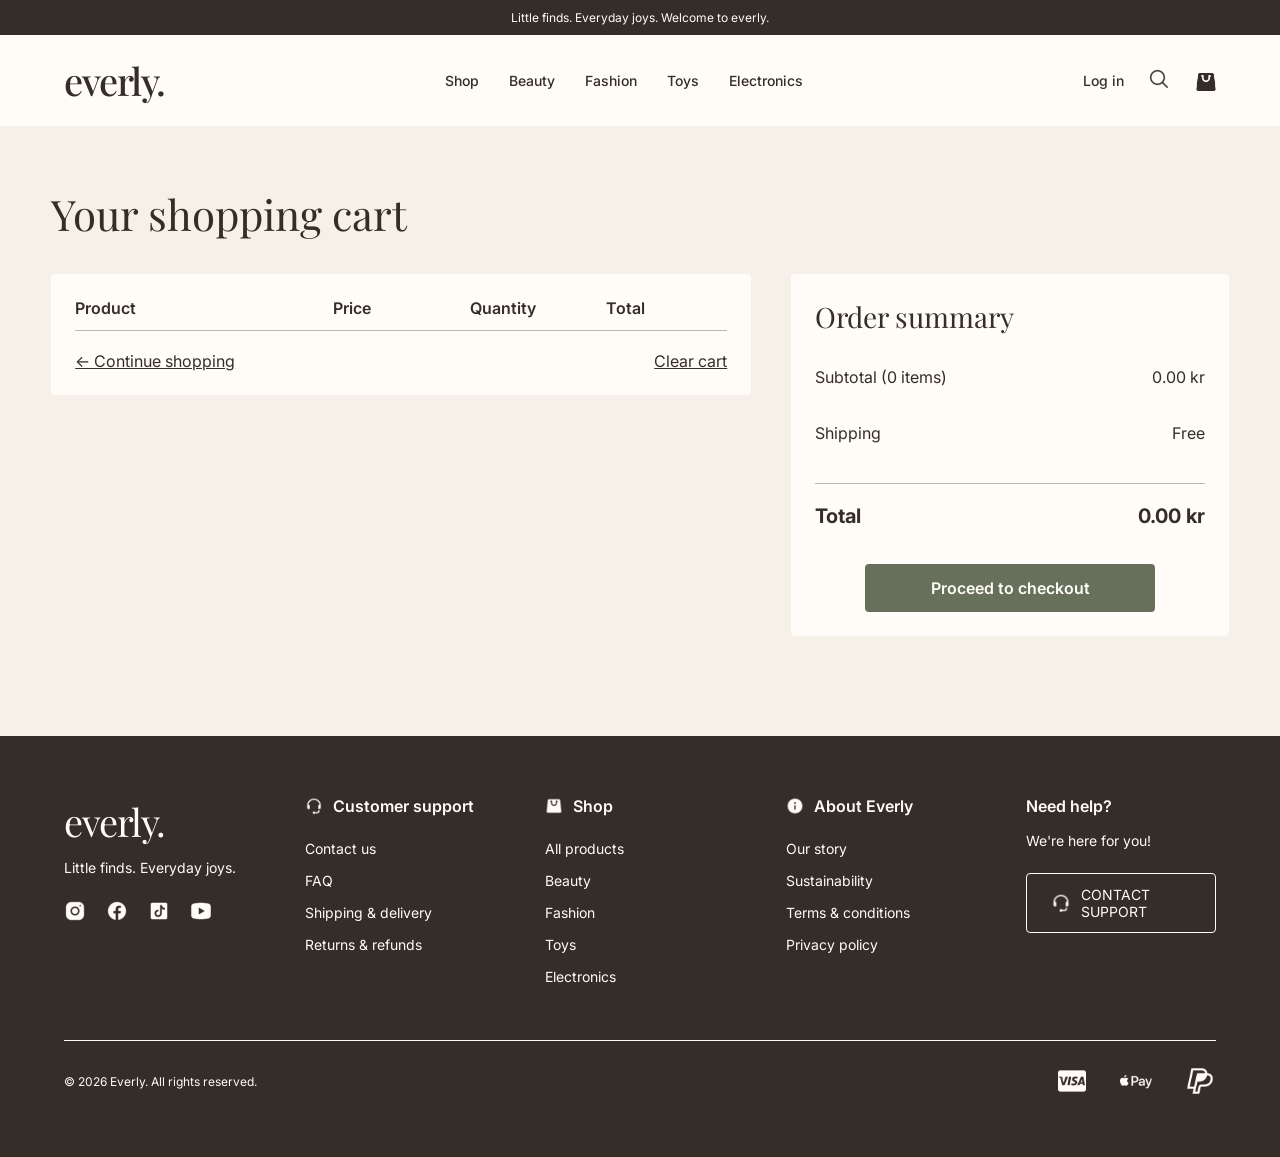
==== cart/index.html @ 657ca80b "Implement core Everly functionality and responsive layouts" ====
<!DOCTYPE html>
<html lang="en">
<head>
    <meta charset="UTF-8">
    <meta name="viewport" content="width=device-width, initial-scale=1.0">
    <meta name="description" content="Your shopping cart, containing your favourite products from Everly.">
    <title>Shopping cart | Everly</title>

    <link rel="preconnect" href="https://fonts.googleapis.com">
    <link rel="preconnect" href="https://fonts.gstatic.com" crossorigin>
    <link href="https://fonts.googleapis.com/css2?family=Inter:wght@400;500;600;700&family=Playfair+Display:wght@400;500;600;700&display=swap" rel="stylesheet">
    <link rel="stylesheet" href="../css/styles.css">
</head>
<body>

    <header>
        <div class="announcement-bar">
            <p>Little finds. Everyday joys. Welcome to everly.</p>
        </div>

        <nav class="main-nav">
            <a href="../index.html" class="logo">everly.</a>
            <ul class="nav-links" id="nav-links">
                <li><a href="#">Shop</a></li>
                <li><a href="#">Beauty</a></li>
                <li><a href="#">Fashion</a></li>
                <li><a href="#">Toys</a></li>
                <li><a href="#">Electronics</a></li>
                <li class="mobile-login">
                    <a href="../account/login.html">Log in</a>
                </li>
            </ul>
            <div class="nav-actions">
            <a href="../account/login.html" class="login-link">Log in</a>
            <button class="search-button" type="button" aria-label="Search products">
                <img src="../assets/icons/search.svg" alt="">
            </button>
            <a href="../cart/index.html" class="cart-link" aria-label="View shopping cart">
                <img src="../assets/icons/shopping-bag.svg" alt="">
                <span class="cart-count" hidden>0</span>
            </a>
                <button class="menu-toggle" type="button" aria-label="Open navigation menu" aria-expanded="false" aria-controls="nav-links">
                <span></span>
                <span></span>
                <span></span>
            </button>
            </div>
        </nav>
    </header>

    <main class="cart-page">
        <h1>Your shopping cart</h1>

        <div class="cart-layout">
            <section class="cart-products" aria-label="Shopping cart items">
                <div class="cart-table-header">
                    <span>Product</span>
                    <span>Price</span>
                    <span>Quantity</span>
                    <span>Total</span>
                </div>

                <div id="cart-items"></div>

                <p id="empty-cart-message" hidden>
                    Your shopping cart is empty
                </p>

                <div class="cart-actions">
                    <a href="../index.html" class="continue-shopping">
                        ← Continue shopping
                    </a>

                    <button type="button" id="clear-cart">
                        Clear cart
                    </button>
                </div>
            </section>

            <aside class="order-summary">
                <h2>Order summary</h2>

                <div class="summary-row">
                    <span>Subtotal (<span id="cart-item-count">0</span> items)</span>
                    <span id="cart-subtotal">0.00 kr</span>
                </div>

                <div class="summary-row">
                    <span>Shipping</span>
                    <span>Free</span>
                </div>

                <div class="summary-row summary-total">
                    <strong>Total</strong>
                    <strong id="cart-total">0.00 kr</strong>
                </div>

                <a href="../checkout/index.html" class="checkout-button">
                    Proceed to checkout
                </a>
            </aside>
        </div>

    </main>

        <footer class="site-footer">
            <div class="footer-content">
                <div class="footer-brand">
                    <a href="../index.html" class="footer-logo">everly.</a>
                    <p>Little finds. Everyday joys.</p>
                    <div class="footer-socials">
                        <a href="#" aria-label="Instagram">
                            <img src="../assets/icons/instagram.svg" alt="">
                        </a>
                        <a href="#" aria-label="Facebook">
                            <img src="../assets/icons/facebook.svg" alt="">
                        </a>
                        <a href="#" aria-label="TikTok">
                            <img src="../assets/icons/tiktok.svg" alt="">
                        </a>
                        <a href="#" aria-label="YouTube">
                            <img src="../assets/icons/youtube.svg" alt="">
                        </a>
                    </div>
                </div>
                <div class="footer-column">
                    <div class="footer-heading">
                    <img src="../assets/icons/customerheadset.svg" alt="" class="footer-customerheadset-icon">
                    <h3>Customer support</h3>
                    </div>
                    <ul>
                        <li><a href="#">Contact us</a></li>
                        <li><a href="#">FAQ</a></li>
                        <li><a href="#">Shipping &amp; delivery</a></li>
                        <li><a href="#">Returns &amp; refunds</a></li>
                    </ul>
                </div>
                <div class="footer-column">
                    <div class="footer-heading">
                    <img src="../assets/icons/shoppingbag2.svg" alt="" class="footer-shoppingbag2-icon">
                    <h3>Shop</h3>
                    </div>
                    <ul>
                    <li><a href="#">All products</a></li>
                    <li><a href="#">Beauty</a></li>
                    <li><a href="#">Fashion</a></li>
                    <li><a href="#">Toys</a></li>
                    <li><a href="#">Electronics</a></li>
                    </ul>
                    </div>
                <div class="footer-column">
                    <div class="footer-heading">
                    <img src="../assets/icons/info.svg" alt="" class="footer-info-icon">
                    <h3>About Everly</h3>
                    </div>
                    <ul>
                    <li><a href="#">Our story</a></li>
                    <li><a href="#">Sustainability</a></li>
                    <li><a href="#">Terms &amp; conditions</a></li>
                    <li><a href="#">Privacy policy</a></li>
                    </ul>
                </div>
                <div class="footer-help">
                    <div class="footer-help-text">
                    <h3>Need help?</h3>
                    <p>We're here for you!</p>
                    </div>
                    <a href="#" class="footer-support-button">
                    <img src="../assets/icons/customerheadset.svg" alt="" class="footer-customerheadset-icon">
                        CONTACT SUPPORT
                    </a>
                </div>
            </div>
            <div class="footer-bottom">
                <p>© 2026 Everly. All rights reserved.</p>
            <div class="footer-payments">
                <img src="../assets/icons/visa.svg" alt="Visa">
                <img src="../assets/icons/applepay.svg" alt="ApplePay">
                <img src="../assets/icons/paypal.svg" alt="PayPal">
            </div>
            </div>
    </footer>
    
    <script src="../js/navigation.js" defer></script>
    <script src="../js/cart.js" defer></script>
</body>
</html>
---- css/styles.css ----
* {
margin: 0;
padding: 0;
box-sizing: border-box;
}

body {
    background-color: #F5F0E8;
}

/*===HEADER & NAVIGATION===*/
.announcement-bar {
    background-color: #352D27;
    color: #FFFCF8;
    text-align: center;
    padding: 10px 0;
}

.announcement-bar p {
    font-family: "Inter", sans-serif;
    font-size: 12px;
    font-weight: 400;
}

.main-nav {
    display: flex;
    align-items: center;
    justify-content: space-between;
    background-color: #FFFCF8;
    padding: 20px 5%;
    position: relative;
}

.logo {
    font-family: "Playfair Display", serif;
    font-size: 38px;
    font-weight: 500;
    color:#352D27;
    text-decoration: none;
    letter-spacing: -1.5px;
}

.nav-links {
    display: flex;
    list-style: none;
    gap: 30px;
}

.nav-links a {
    font-family: "Inter", sans-serif;
    font-size: 14px;
    font-weight: 500;
    color:#352D27;
    text-decoration: none;
}

.nav-actions {
    display: flex;
    align-items: center;
    gap: 24px;
}

.login-link {
    font-family: "Inter", sans-serif;
    font-size: 14px;
    font-weight: 500;
    color: #352D27;
    text-decoration: none;
}

.search-button {
    background: transparent;
    border: none;
    cursor: pointer;
}

.search-button img {
    width: 22px;
    height: 22px
}

.cart-link {
    width: 22px;
    height: 22px;
    position: relative;
}

.cart-count {
    position: absolute;
    top: -12px;
    right: -12px;
    min-width: 20px;
    height: 20px;
    padding: 0 4px;
    border-radius: 50px;
    background-color: #66705A;
    color: #FFFCF8;
    font-size: 13px;
    font-weight: 700;
    display: flex;
    align-items: center;
    justify-content: center;
}

.cart-count[hidden] {
    display: none;
}

.nav-links a:hover,
.login-link:hover {
    text-decoration: underline;
    text-underline-offset: 5px;
}

/*===HERO SECTION===*/
.hero {
    background-color: #D8C7B3;
    padding: 80px 5%;
    display: grid;
    grid-template-columns: minmax(0, 600px) 480px;
    justify-content: center;
    grid-template-areas:
        "content carousel"
        "button carousel";
    align-content: center;
    align-items: center;
    column-gap: 100px;
}

.hero-content {
    grid-area: content;
    align-self: end;
}

.hero-carousel {
    grid-area: carousel;
}

.hero-button {
    grid-area: button;
    justify-self: start;
    align-self: start;
}

.hero-title {
    font-family: "Playfair Display", serif;
    font-size: 48px;
    font-weight: 500;
    color: #352D27;
    line-height: 1.2;
}

.hero-label {
    font-family: "Inter", sans-serif;
    font-size: 14px;
    font-weight: 600;
    letter-spacing: 2px;
    color: #352D27;
    margin-bottom: 16px;
}

.hero-description {
    font-family: "Inter",sans-serif;
    font-size: 18px;
    font-weight: 400;
    color: #352D27;
    line-height: 1.6;
    max-width: 450px;
    margin-top: 20px;
}

.hero-button {
    display: inline-block;
    background-color: #66705A;
    color: #FFFCF8;
    font-family: "Inter", sans-serif;
    font-size: 16px;
    font-weight: 500;
    text-decoration: none;
    padding: 14px 28px;
    margin-top: 28px;
    border-radius: 4px;
    cursor: pointer;
}

.hero-carousel {
    width: 480px;
    position: relative;
}

.carousel-image {
    background-color: transparent;
    width: 100%;
    height: 350px;
    border-radius: 8px;
    overflow: hidden;
    display: block;
    cursor: pointer;
}

.carousel-image img {
    width: 100%;
    height: 100%;
    object-fit: cover;
    object-position: center;
    box-sizing: border-box;
    border-radius: 8px;
    animation: carouselFade 0.65s ease-out;
    cursor: pointer;
}

.carousel-image img[data-product="Pink shoes"] {
    object-position: center 75%;
}

@keyframes carouselFade {
    from {
        opacity: 0;
        transform: translateX(40px);
    }

    to {
        opacity: 1;
        transform: translateX(0);
    }
}

.carousel-controls {
    position:absolute;
    top: 50%;
    transform: translateY(-50%);
    left: -45px;
    right: -45px;
    display: flex;
    justify-content: space-between;
    pointer-events: none;
}

.carousel-controls button {
    pointer-events: auto;
}

.prev-carousel,
.next-carousel {
    background-color: transparent;
    border: 1px solid #352D27;
    color: #352D27;
    width: 40px;
    height: 40px;
    border-radius: 50%;
    font-size: 20px;
    cursor: pointer;
}

.carousel-dots {
    display: flex;
    justify-content: center;
    gap: 10px;
    margin-top: 16px;
}

.dot {
    width: 10px;
    height: 10px;
    border-radius: 50%;
    border: 1px solid #352D27;
    background-color: transparent;
    cursor: pointer;
}

.dot.active {
    background-color: #352D27;
}


/*===CATEGORY===*/
.category-grid {
    display: grid;
    grid-template-columns: repeat(4, minmax(0, 1fr));
    gap: 40px;
    
}

.category-image {
    width: 100%;
    background-color: #E9DFD2;
    width: 100%;
    aspect-ratio: 280/300;
    border-radius: 8px;
    overflow: hidden;
}

.category-image img {
    display: block;
    width: 100%;
    height: 100%;
    object-fit: cover;
    transition: transform 0.35s ease;
}

.category-card:hover .category-image img,
.category-card:focus-visible .category-image img {
    transform: scale(1.05);
}

.categories {
    padding: 70px 5%;
}

.categories h2 {
    font-family: "Playfair Display", serif;
    font-size: 36px;
    font-weight: 500;
    color: #352D27;
    margin-bottom: 60px;
}

.category-card {
    text-decoration: none;
    color: #352D27;
    cursor: pointer;
}

.category-card h3 {
    font-family: "Inter", sans-serif;
    font-size: 16px;
    font-weight: 600;
    text-align: center;
    margin-top: 20px;;
}

.category-card:hover h3 {
    text-decoration: underline;
    text-underline-offset: 5px;
}


/*===PRODUCTS===*/
.products {
    padding: 70px 5%;
}

.all-products-btn {
    font-family: "Inter",serif;
    font-size: 16px;
    font-weight: 500;
    background-color: #66705A;
    color: #FFFCF8;
    border: none;
    border-radius: 4px;
    padding: 12px 24px;
    cursor: pointer;
    margin: 30px auto 0;
    display: block;
}

.hero-button:hover,
.all-products-btn:hover,
.newsletter-form button:hover {
    background-color: #4f5946;;
    transition: background-color 0.2s ease;
}

.all-products-btn:focus-visible {
    outline: 2px solid #352D27;
    outline-offset: 3px;
}

.products h2 {
    font-family: "Playfair Display", serif;
    font-size: 36px;
    font-weight: 500;
    color: #352D27;
    margin-bottom: 40px;
}

.product-grid {
    display: grid;
    grid-template-columns: repeat(4, minmax(0, 1fr));
    gap: 30px;
    width: 100%;
}

.product-image {
    width: 100%;
    aspect-ratio: 1/1;
    background-color: #E9DFD2;
    border-radius: 8px;
    overflow: hidden;
    background-color: transparent;
}

.product-image img {
    display: block;
    width: 100%;
    height: 100%;
    object-fit: cover;
    padding: 0;
    transition: transform 0.35s ease;
}

.product-title {
    font-family: "Inter", sans-serif;
    font-size: 18px;
    font-weight: 600;
    color: #352D27;
    margin-top: 16px;
    line-height: 1.4;
}


.product-price {
    display: flex;
    flex-direction: column;
    align-items: flex-start;
    justify-content: flex-end;
    min-height: 48px;
    gap: 6px;
    margin-top: 8px;
}

.product-original-price {
    font-family: "Inter", sans-serif;
    font-size: 14px;
    font-weight: 400;
    color: #8B8177;
    text-decoration: line-through;
}

.product-current-price {
    font-family: "Inter", sans-serif;
    font-size: 20px;
    font-weight: 600;
    color: #352D27;
}

.product-link {
    display: block;
    text-decoration: none;
    color: inherit;
    cursor: pointer;
}

.product-link:hover .product-title,
.product-link:focus-visible .product-title {
    text-decoration: underline;
    text-underline-offset: 5px;
}

.product-link:hover .product-image img,
.product-link:focus-visible .product-image img {
    transform: scale(1.12);
}

.product-link:focus-visible {
    outline: 2px solid #66705A;
    outline-offset: 4px;
    border-radius: 8px;
}

.product-card .product-title {
    text-decoration: none;
}

.product-card:hover .product-title {
    text-decoration: underline;
    text-underline-offset: 5px;
    text-decoration-thickness: 1px;
    cursor: pointer;
}

.product-card .product-image img {
    transition: transform 0.35s ease;
    cursor: pointer;
}

/*=== PRODUCT DETAILS ===*/
.product-details {
    max-width: 1100px;
    margin: 0 auto;
    padding: 80px 24px 120px;
}
.product-details-info {
    display: flex;
    flex-direction: column;
    align-items: flex-start;
    gap: 16px;
}

.product-details-info h1 {
    font-size: 36px;
    font-weight: 400;
    color: #352D27;
    margin: 0;
    order: 0;
}

.product-details-info #product-description {
    font-size: 16px;
    line-height: 1.6;
    color: #352D27;
    max-width: 400px;
}

.product-details-info .add-to-cart-btn {
    background-color: #66705A;
    color:#FFFCF8;
    border: none;
    border-radius: 4px;
    padding: 14px 24px;
    width: 100%;
    max-width: 355px;
    font-size: 16px;
    cursor: pointer;
}

.product-details-container {
    display: grid;
    grid-template-columns: 440px 1fr;
    gap: 60px;
    align-items: start;
}

.product-details-image img {
    width: 100%;
    aspect-ratio: 1 / 1;
    object-fit: cover;
    display: block;
}

.product-details-info .product-pricing {
    display: flex;
    flex-direction: column;
    gap: 4px;
    order: 1;
}

.product-details-info .product-rating {
    order: 2;
}

.product-details-info #product-description {
    font-family: "Inter", sans-serif;
    order: 3;
}

.product-details-info #product-tags {
    font-family: "Inter", sans-serif;
    order: 5;
    color: #66705A;
    font-size: 14px;
}

.product-details-info .add-to-cart-btn {
    order: 4;
    font-family: "Inter", sans-serif;
    font-weight: 500;
    font-size: 16px;
}
.product-details-info .add-to-cart-btn:hover {
    background-color: #4f5946;
    transition: background-color 0.2s ease;
}

.product-details-info .share-product-btn {
    order: 6;
}

.share-product-btn {
    background: none;
    border: none;
    padding: 0;
    color: #66705A;
    font-family: "Inter", sans-serif;
    font-size: 14px;
    cursor: pointer;
}

.share-product-btn:hover {
    text-decoration: underline;
    text-underline-offset: 4px;
}

#product-price,
#product-discounted-price {
    font-family: "Inter", sans-serif;
    font-size: 22px;
    color: #352D27;
    font-weight: 600;
}

#product-price.on-sale {
    font-size: 14px;
    font-weight: 400;
    color: #8B8177;
    text-decoration: line-through;
}

.product-discounted-price:empty {
    display: none;
}

.product-reviews {
    font-family: "Inter", sans-serif;
    margin-top: 80px;
}

.product-reviews h2 {
    font-family: "Playfair Display", serif;
    font-size: 20px;
    font-weight: 400;
    color: #352D27;
    margin-bottom: 32px;
}


/*--- CUSTOMER REVIEWS ---*/
.review-card {
    background-color: #FFFCF8;
    padding: 20px;
    margin-bottom: 16px;
    color: #352D27;
    display: flex;
    max-width: 530px;
    flex-direction: column;
    gap: 8px;
    border-radius: 4px;
}

.review-rating {
    order: 2;
    color: #66705A;
}

.review-username {
    order: 1;
    font-weight: 600;
    color: #352D27;
}

#product-rating-value {
    color: #66705A;
}

#product-rating-value.no-rating {
    color: #352D27;
}

.review-card p:not(.review-username):not(.review-rating) {
    order: 3;
}

/*=== LOGIN PAGE ===*/

.login-heading {
    text-align: center;
    padding: 80px 20px 60px;
}

.login-header {
    font-family: "Playfair Display", serif;
    font-size: 36px;
    font-weight: 400;
    color: #352D27;
    margin-bottom: 16px;
}

.login-description {
    font-family: "Inter", sans-serif;
    font-size: 20px;
    color: #352D27;
}

.login-form {
    max-width: 600px;
    margin: 0 auto 160px;
    padding: 32px;
    background-color: #FFFCF8;
    border-radius: 4px;
}

.form-group {
    display: flex;
    flex-direction: column;
    gap: 10px;
    margin-bottom: 36px;
}

.login-form label {
    font-family: "Inter", sans-serif;
    font-size: 16px;
    color: #352D27;
}

.login-form input {
    width: 100%;
    padding: 14px 16px;
    border: 1px solid #66705A;
    border-radius: 4px;
    background-color: #FFFCF8;
    font-family: "Inter", sans-serif;
    font-size: 16px;
}

.login-button {
    width: 100%;
    padding: 14px;
    background-color: #66705A;
    color: #FFFCF8;
    border: none;
    border-radius: 4px;
    font-family: "Inter", sans-serif;
    font-size: 16px;
    cursor: pointer;
}

.login-button:hover {
    background-color: #4f5946;;
    transition: background-color 0.2s ease;
}

.login-divider {
    display: flex;
    align-items: center;
    gap: 24px;
    margin: 36px 0 20px;
    font-family: "Inter", sans-serif;
    color: #352D27;
}

.login-divider::before,
.login-divider::after {
    content: "";
    flex: 1;
    height: 1px;
    background-color: #66705A;
}

.register-button {
    display: block;
    text-align: center;
    padding: 14px;
    border: 1px solid #66705A;
    border-radius: 4px;
    color: #352D27;
    text-decoration: none;
    font-family: "Inter", sans-serif;
    font-weight: 600;
}

.register-button:hover {
    background-color: #E9DFD2;
}

/*---NEWSLETTER---*/
.newsletter {
    background-color: #A9927D;
    padding: 60px 5%;
}

.newsletter-content {
    max-width: 700px;
    margin: 0 auto;
    text-align: center;
}

.newsletter h2 {
    font-family: "Playfair Display", serif;
    font-size: 36px;
    font-weight: 500;
    color: #FFFCF8;
    margin-bottom: 24px;
}

.newsletter-content p {
    font-family: "Inter", sans-serif;
    font-size: 16px;
    font-weight: 400;
    color: #FFFCF8;
    line-height: 1.6;
    margin-bottom: 30px;
}

.newsletter-form {
    display: flex;
    align-items: center;
    gap: 12px;
    max-width: 450px;
    margin: 0 auto;
}

.newsletter-form label {
    position: absolute;
    width: 1px;
    height: 1px;
    padding: 0;
    margin: -1px;
    overflow: hidden;
    clip-path: inset(50%);
    white-space: nowrap;
    border: 0;
}

.newsletter-form input {
    flex: 1;
    min-width: 0;
    padding: 14px 16px;
    border: 1px solid #352D27;
    border-radius: 4px;
    background-color: #FFFCF8;
    font-family: "Inter",sans-serif;
    font-size: 14px;
    color: #352D27;
}

.newsletter-form button {
    background-color: #66705A;
    color:#FFFCF8;
    border: none;
    padding: 14px 24px;
    border-radius: 4px;
    font-family: "Inter", sans-serif;
    font-size: 14px;
    font-weight: 600;
    cursor: pointer;
}

/*=== SHOPPING CART ===*/
.cart-page {
    background-color: #F5F0E8;
    padding: 60px 4% 100px;
    min-height: 65vh;
    font-family: "Inter", sans-serif;
    color: #352D27;
}

.cart-page > h1 {
    font-family: "Playfair Display", serif;
    font-size: 42px;
    font-weight: 400;
    color: #352d27;
    max-width: 1400px;
    margin-bottom: 32px;
    margin-left: auto;
    margin-right: auto;
}

.cart-layout {
    display: grid;
    grid-template-columns: minmax(0, 1.6fr) minmax(320px, 1fr);
    gap: 40px;
    align-items: start;
    max-width: 1400px;
    margin: 0 auto;
}

.cart-products,
.order-summary {
    background-color: #FFFCF8;
    border-radius: 4px;
    padding: 24px;
}

.cart-table-header {
    display: grid;
    grid-template-columns: 2fr 1fr 1fr 1fr;
    gap: 16px;
    padding-bottom: 12px;
    border-bottom: 1px solid #bcb8b1;
    font-weight: 600;
}

.cart-actions {
    display: flex;
    justify-content: space-between;
    align-items: center;
    gap: 16px;
    padding-top: 20px;
}

.cart-item {
    display: grid;
    grid-template-columns: 2fr 1fr 1fr 1fr;
    gap: 16px;
    align-items: center;
    padding: 20px 0;
    border-bottom: 1px solid #e5e0d9;
}

.cart-item-info {
    display: flex;
    flex-direction: row;
    align-items: center;
    gap: 12px;
    min-width: 0;
}

.cart-item-info h3 {
    font-family: "Inter", sans-serif;
    font-size: 18px;
    font-weight: 600;
    color: #352D27;
    margin: 0;
}

.cart-item-details {
    display: flex;
    flex-direction: column;
    gap: 5px;
}

.cart-item-stock {
    font-family: "Inter", sans-serif;
    font-size: 12px;
    color: #66705A;
}

.cart-item-image {
    width: 90px;
    height: 90px;
    object-fit: cover;
    border-radius: 4px;
    flex-shrink: 0;
}

.quantity-controls {
    display: flex;
    align-items: center;
    justify-content: flex-start;
    gap: 16px;
}

.quantity-controls button {
    background: transparent;
    border: none;
    color: #352D27;
    font-size: 20px;
    cursor: pointer;
    padding: 5px;
}

.cart-item-quantity {
    font-family: "Inter", sans-serif;
    font-size: 14px;
    min-width: 20px;
    text-align: center;
}

.remove-item {
    background: none;
    border: none;
    padding: 0 ;
    color: #8b5147;
    font-family: "Inter", sans-serif;
    font-size: 12px;
    text-decoration: underline;
    cursor: pointer;
    align-self: flex-start;
}

.continue-shopping {
    color: #352D27;
    text-decoration: underline;
}

#clear-cart {
    background: none;
    border: none;
    color: #352D27;
    text-decoration: underline;
    font: inherit;
    cursor: pointer;
}

.order-summary h2 {
    font-family: "Playfair Display", serif;
    font-size: 28px;
    font-weight: 400;
    margin-bottom: 32px;
}

.summary-row {
    display: flex;
    justify-content: space-between;
    gap: 16px;
    margin-bottom: 36px;
}

.summary-total {
    border-top: 1px solid #bcb8b1;
    padding-top: 20px;
    margin-top: 40px;
    font-size: 20px;
}

.checkout-button {
    display: block;
    width: 100%;
    max-width: 290px;
    margin: 28px auto 0;
    padding: 14px 20px;
    background-color: #66705A;
    color: #FFFCF8;
    text-align: center;
    text-decoration: none;
    border-radius: 4px;
    font-weight: 600;
}

.cart-page [hidden] {
    display: none;
}

.checkout-button:hover {
    background-color: #4f5946;
    transition: background-color 0.2s ease;
}

/*===CHECKOUT PAGE===*/

.checkout-page {
    background: #F5F0E8;
    padding: 60px 4% 100px;
    min-height: 65vh;
    font-family: "Inter", sans-serif;
    color: #352D27;
}

.checkout-page h1 {
    font-family: "Playfair Display", serif;
    font-size: 42px;
    font-weight: 400;
    margin-bottom: 32px;
}

.checkout-page h1,
.checkout-layout {
    max-width: 1440px;
    margin-left: auto;
    margin-right: auto;
}

.checkout-layout {
    display: grid;
    grid-template-columns: minmax(0, 1.4fr) minmax(320px, 1fr);
    gap: 40px;
    align-items: start;
}

#checkout-items {
    margin-bottom: 24px;
}

.delivery-information {
    background: #FFFCF8;
    border-radius: 4px;
    padding: 24px;
}

.delivery-information h2 {
    font-family: "Playfair Display", serif;
    font-size: 28px;
    font-weight: 400;
    margin-bottom: 32px;
}

.delivery-fields {
    display: grid;
    grid-template-columns: repeat(2, minmax(0, 1fr));
    gap: 24px 20px;
}

.delivery-fields .form-group {
    display: flex;
    flex-direction: column;
    gap: 8px;
    margin: 0;
}

.delivery-fields .full-width {
    grid-column: 1 / -1;
}

.delivery-fields label {
    font-size: 14px;
    font-weight: 500;
}

.delivery-fields input {
    width: 100%;
    box-sizing: border-box;
    padding: 14px 12px;
    border: 1px solid #66705A;
    border-radius: 4px;
    background: #FFFCF8;
    color: #352d27;
    font-family: inherit;
    font-size: 14px;
}

.delivery-fields input:focus {
    outline: 2px solid #66705A;
    outline-offset: 2px;
}

.delivery-information .payment-methods {
    border: none;
    margin: 32px 0 0;
    padding: 0;
    width: 100%;
    min-width: 0;
    box-sizing: border-box;
}

.payment-methods legend {
    font-family: "Playfair Display", serif;
    font-size: 24px;
    font-weight: 400;
    margin: 0 0 20px;
    padding: 24px 0 0;
    width: 100%;
    border-top: 1px solid #bcb8b1;
    box-sizing: border-box;
}

.payment-option {
    display: flex;
    align-items: center;
    gap: 12px;
    padding: 16px;
    margin-bottom: 12px;
    border: 1px solid #66705A;
    border-radius: 4px;
    cursor: pointer;
}

.payment-option input {
    accent-color: #66705a;
    width: 18px;
    height: 18px;
    cursor: pointer;
}

.payment-option:has(input:checked) {
    background: #f5f0e8;
}

.payment-logos {
    display: flex;
    align-items: center;
    gap: 12px;
    margin-left: auto;
}

.payment-logos img {
    width: 40px;
    height: 24px;
    object-fit: contain;
}

.place-order-button {
    display: block;
    width: 100%;
    padding: 16px 20px;
    margin-top: 24px;
    background: #66705A;
    color: #FFFCF8;
    border: none;
    border-radius: 4px;
    font-family: inherit;
    font-size: 16px;
    font-weight: 600;
    cursor: pointer;
}

.place-order-button:hover {
    background-color: #4f5946;
    transition: background-color 0.2s ease;
}

.shipping-free {
    color: #66705A;
}

.checkout-summary .cart-item {
    display: grid;
    grid-template-columns: minmax(0, 1fr) auto;
    align-items: center;
    gap: 16px;
}

.checkout-summary .cart-item-info {
    grid-column: 1;
    min-width: 0;
}

.checkout-summary .cart-item-details {
    min-width: 0;
    overflow-wrap: anywhere;
}

.checkout-summary .cart-item-info h3 {
    font-family: "Playfair Display", serif;
    font-size: 18px;
    font-weight: 400;
}

.checkout-summary .cart-item-quantity {
    text-align: left;
    font-size: 13px;
    color: #66705A;
}

.checkout-summary .cart-item-total {
    grid-column: 2;
    justify-self: end;
    white-space: nowrap;
}

/*=== SUCCESS PAGE ===*/

.success-page {
    font-family: "Inter", sans-serif;
    color: #352D27;
    max-width: 1440;
    min-height: 750px;
    margin: 0 auto;
    padding: 48px 24px 80px;
    text-align: center;
}

.success-page h1 {
    font-family: "Playfair Display", serif;
    font-size: 40px;
    font-weight: 400;
    margin: 20px 0 28px;
}

.success-message {
    font-size: 20px;
    line-height: 1.5;
    max-width: 700px;
    margin: 0 auto 56px;
}

.success-icon {
    display: flex;
    align-items: center;
    justify-content: center;
    width: 100px;
    height: 100px;
    border-radius: 50%;
    background-color: #66705A;
    color: #FFFCF8;
    font-size: 56px;
    margin: 0 auto;
}

.success-order-summary {
    display: grid;
    grid-template-columns: 1fr 1fr;
    max-width: 650px;
    margin: 0 auto 48px;
    padding: 32px 24px;
    background-color: #FFFCF8;
    border: 1px solid #66705a;
    border-radius: 4px;
}

.continue-shopping-button {
    display: block;
    max-width: 400px;
    margin: 0 auto;
    padding: 16px 24px;
    background-color: #66705A;
    color: #FFFCF8;
    text-decoration: none;
    font-weight: 600;
    border-radius: 4px;
    transition: background-color 0.2s ease;
}

.continue-shopping-button:hover {
    background-color: #4f5946;
}

.success-order-detail p {
    font-size: 18px;
    margin: 0 0 16px;
}

.success-order-detail strong {
    font-size: 24px;
    font-weight: 600;
}

.success-order-detail + .success-order-detail {
    border-left: 1px solid #66705A;
}

/*====FOOTER===*/
.site-footer {
    background-color: #352D27;
    color: #FFFCF8;
    padding: 60px 5%;
}

.footer-logo {
    font-family: "Playfair Display", serif;
    font-size: 38px;
    font-weight: 400;
    color: #FFFCF8;
    text-decoration: none;
    letter-spacing: -1.5px;
}

.footer-brand p {
    font-family: "Inter", sans-serif;
    font-size: 14px;
    font-weight: 400;
    color: #FFFCF8;
    margin-top: 12px;
}

.footer-socials {
    display: flex;
    align-items: center;
    gap: 20px;
    margin-top: 24px;
}

.footer-socials img {
    width: 22px;
    height: 22px;
    object-fit: contain;
}

.footer-content {
    display: grid;
    grid-template-columns: 1fr 1fr 1fr 1fr 0.9fr;
    gap: 30px;
    align-items: start;
}

.footer-column h3,
.footer-help h3 {
    font-family: "Inter", sans-serif;
    font-size: 16px;
    font-weight: 600;
    color: #FFFCF8;
    margin-bottom: 0;
}

.footer-column ul {
    list-style: none;
}

.footer-column li {
    margin-bottom: 14px;
}

.footer-column a {
    font-family: "Inter", sans-serif;
    font-size: 14px;
    font-weight: 400;
    color: #FFFCF8;
    text-decoration: none;
}

.footer-column a:hover {
    text-decoration: underline;
    text-underline-offset: 5px;
}

.footer-help p {
    font-family: "Inter",sans-serif;
    font-size: 14px;
    font-weight: 400;
    color: #FFFCF8;
    margin-bottom: 24px;
}

.footer-help h3 {
    margin-bottom: 16px;
}

.footer-support-button {
    display: inline-flex;
    align-items: center;
    gap: 10px;
    padding: 12px 24px;
    border: 1px solid #FFFCF8;
    border-radius: 4px;
    color: #FFFCF8;
    font-family: "Inter", sans-serif;
    font-size: 14px;
    font-weight: 400;
    text-decoration: none;
    cursor: pointer;
    transition: background-color 0.2s ease, color 0.2s ease;
}

.footer-support-button:hover {
    background-color: transparent;
    border-color: #A9927D;
    color: #A9927D;
    text-decoration: underline;
    text-underline-offset: 5px;
}

.footer-support-button img {
    width: 20px;
    height: 20px;
    object-fit: contain;
}

.footer-heading {
    display: flex;
    align-items: center;
    gap: 10px;
    margin-bottom: 24px;
}

.footer-heading h3 {
    margin-bottom: 0;
}

.footer-heading img {
    width: 18px;
    height: 18px;
    object-fit: contain;
    margin-bottom: 0;
}

.footer-bottom {
    border-top: 1px solid #FFFCF8;
    margin-top: 40px;
    padding-top: 24px;
    display: flex;
    align-items: center;
    justify-content: space-between;
}

.footer-bottom p {
    font-family: "Inter", sans-serif;
    font-size: 12px;
    font-weight: 400;
    color: #FFFCF8;
}

.footer-payments {
    display: flex;
    align-items: center;
    gap: 32px;
}

.footer-payments img {
    height: 32px;
    width: auto;
    object-fit: contain;
}

.menu-toggle {
    display: none;
}

.mobile-login {
    display: none;
}


/*===RESPONSIVE===*/
@media (max-width: 900px) {
    .hero {
        grid-template-columns: minmax(0, 1fr);
        grid-template-areas:
            "content"
            "carousel"
            "button";
        gap: 28px;
    }

    .hero-content {
        text-align: center;
        justify-self: center;
    }

    .hero-description {
        margin-left: auto;
        margin-right: auto;
    }

    .hero-carousel {
        width: 100%;
        max-width: 480px;
        justify-self: center;
    }

    .hero-button {
        justify-self: center;
        margin-top: 0;
    }
}


@media (max-width: 768px) {
    .mobile-login {
        display: list-item;
    }
 
    .menu-toggle {
        display: flex;
        flex-direction: column;
        justify-content: center;
        gap: 5px;
        background: transparent;
        border: none;
        cursor: pointer;
        padding: 8px;
    }
    .menu-toggle span {
        display: block;
        width: 24px;
        height: 2px;
        background-color: #352D27;
    }
    .nav-links {
        display: none;
    }

    .nav-links.is-open {
        display: flex;
        flex-direction: column;
        gap: 20px;
        position: absolute;
        top: 100%;
        left: 0;
        width: 100%;
        background-color: #FFFCF8;
        padding: 24px 5%;
        z-index: 10;
    }

    .login-link {
        display: none;
    }

    .carousel-controls {
        display: none;
    }

    .category-grid {
        grid-template-columns: repeat(2, minmax(0, 1fr));
        gap: 30px;
    }

    .product-grid {
        grid-template-columns: repeat(2, minmax(0, 1fr));
        gap: 24px;
    }

    .cart-layout {
        grid-template-columns: minmax(0, 1fr);
    }

    .cart-table-header {
        display: none;
    }

    .cart-item {
        grid-template-columns: repeat(2, minmax(0, 1fr));
        gap: 12px;
    }

    .cart-item-info {
        grid-column: 1 / -1;
        justify-content: flex-start;
        padding: 0;
    }

    .cart-item-price {
        grid-column: 1 /-1;
        padding-left: 102px;
        margin-top: -14px;
        font-size: 14px;
    }

    .quantity-controls {
        grid-column: 1;
        justify-content: flex-start;
    }

    .cart-item-total {
        grid-column: 2;
        justify-self: end;
        text-align: right;
        font-weight: 600;
        white-space: nowrap;
    }

    .checkout-layout {
        grid-template-columns: minmax(0, 1fr);
        gap: 24px;
    }

    .checkout-page {
        padding: 40px 4% 80px;
    }

    .success-page {
        min-height: 600px;
        padding: 40px 24px 60px;
    }

    .success-page h1 {
        font-size: 32px;
    }

    .success-message {
        font-size: 18px;
        margin-bottom: 40px;
    }

    .success-icon {
        width: 80px;
        height: 80px;
        font-size: 44px;
    }

    .success-order-summary {
        margin-bottom: 32px;
    }

    .footer-content {
        grid-template-columns: repeat(2, minmax(0, 1fr));
        gap: 40px;
    }


    .footer-help {
        grid-column: 1 / -1;
        display: flex;
        align-items: center;
        justify-content: flex-start;
        flex-wrap: wrap;
        gap: 32px;
        text-align: left;
    }

    .product-details {
        padding: 40px 20px 80px;
    }

    .product-details-container {
        grid-template-columns: 1fr;
        gap: 32px;
    }

    .product-details-image img {
        width: 100%;
    }

    .product-details-info h1 {
        font-size: 30px;
    }

    .product-details-info .add-to-cart-btn {
        max-width: none;
    }
}

@media (max-width: 480px) {
    .hero-title {
        font-size: 32px;
        line-height: 1.2;
    }
    .hero-description {
        font-size: 16px;
        line-height: 1.5;
    }
    .hero {
        padding: 48px 5%;
        gap: 28px;
    }

    .hero-content {
        text-align: left;
    }

    .hero-button {
        font-size: 14px;
        padding: 12px 22px;
    }

    .carousel-image {
        height: auto;
        aspect-ratio: 1 / 1;
    }
    .carousel-controls {
        display: none;
    }
    .category-grid {
        grid-template-columns: repeat(2, minmax(0, 1fr));
        gap: 24px;
    }

    .product-title {
        font-size: 16px;
    }

    .cart-page {
        padding: 36px 16px 60px;
    }

    .cart-page h1 {
        font-size: 32px;
    }

    .cart-products,
    .order-summary {
        padding: 20px 16px;
    }

    .cart-actions {
        flex-wrap: wrap;
    }

    .cart-item-info h3 {
        font-size: 16px;
    }

    .cart-item-image {
        width: 80px;
        height: 80px;
    }

    .cart-item-price {
        padding-left: 92px;
    }

    .newsletter-form {
        flex-direction: column;
        align-items: stretch;
    }

    .newsletter-form input,
    .newsletter-form button {
        width: 100%;
    }

    .checkout-page {
        padding: 36px 16px 60px
    }

    .checkout-page h1 {
        font-size: 32px;
        margin-bottom: 24px;
    }

    .delivery-information {
        padding: 20px 16px;
    }

    .delivery-information h2,
    .checkout-summary h2 {
        font-size: 24px;
        margin-bottom: 24px;
    }

    .delivery-fields {
        grid-template-columns: 1fr;
        gap: 20px;
    }

    .payment-methods legend {
        font-size: 22px;
    }

    .payment-option {
        padding: 12px;
    }

    .payment-logos {
        gap: 8px;
    }

    .payment-logos img {
        width: 32px;
    }

    .checkout-summary .cart-item {
        gap: 10px;
    }

    .checkout-summary .cart-item-image {
        width: 60px;
        height: 60px;
    }

    .checkout-summary .cart-item-info {
        gap: 10px;
    }

    .checkout-summary .cart-item-info h3 {
        font-size: 16px;
    }

    .checkout-summary .cart-item-total {
        font-size: 14px;
    }

    .success-page {
        padding: 32px 16px 49px;
    }

    .success-page h1 {
        font-size: 28px;
    }

    .success-message {
        font-size: 16px;
    }

    .success-order-summary {
        padding: 24px 12px;
    }

    .success-order-detail p {
        font-size: 14px;
    }

    .success-order-detail strong {
        font-size: 18px;
    }

    .continue-shopping-button {
        width: 100%;
    }

    .footer-content {
        grid-template-columns: 1fr;
        gap: 32px;
    }

    .footer-help {
        grid-column: auto;
    }

    .footer-bottom {
        flex-direction: column;
        align-items: flex-start;
        gap: 20px;
    }

    .footer-help {
        flex-direction: column;
        align-items: flex-start;
        gap: 16px;
    }

    .footer-help p {
        margin-bottom: 0;
    }

}
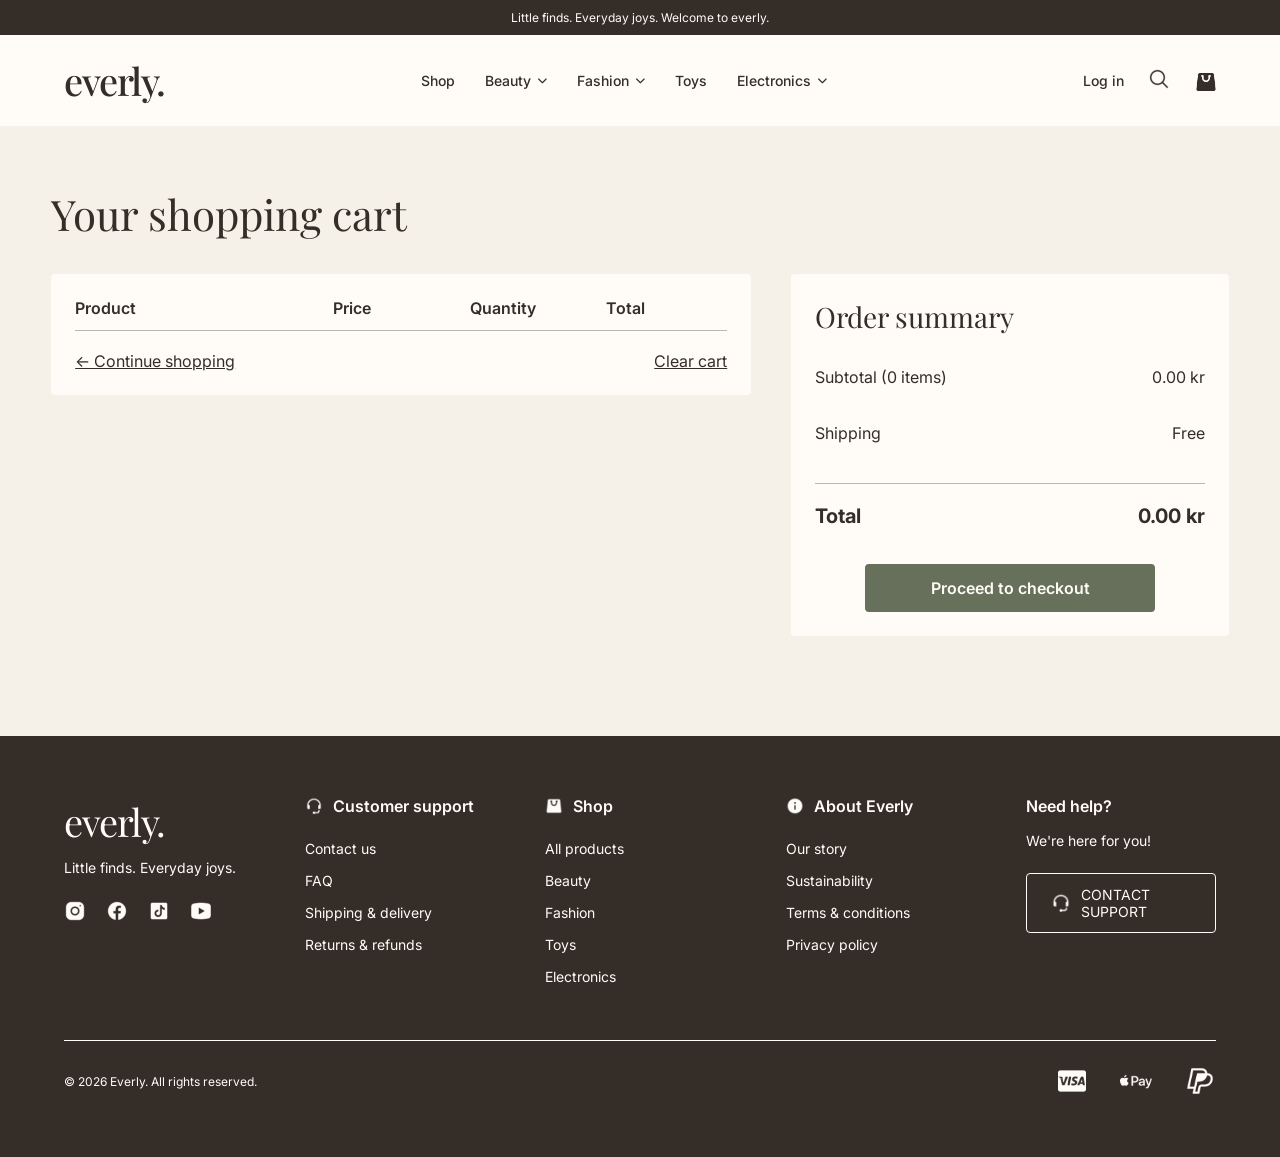
==== commit ec931ab4: "Implement responsive category navigation and product filtering - Added category and subcategory drop" ====
--- a/cart/index.html
+++ b/cart/index.html
@@ -1,187 +1,309 @@
-<!DOCTYPE html>
+<!doctype html>
 <html lang="en">
-<head>
-    <meta charset="UTF-8">
-    <meta name="viewport" content="width=device-width, initial-scale=1.0">
-    <meta name="description" content="Your shopping cart, containing your favourite products from Everly.">
+  <head>
+    <meta charset="UTF-8" />
+    <meta name="viewport" content="width=device-width, initial-scale=1.0" />
+    <meta
+      name="description"
+      content="Your shopping cart, containing your favourite products from Everly."
+    />
     <title>Shopping cart | Everly</title>
 
-    <link rel="preconnect" href="https://fonts.googleapis.com">
-    <link rel="preconnect" href="https://fonts.gstatic.com" crossorigin>
-    <link href="https://fonts.googleapis.com/css2?family=Inter:wght@400;500;600;700&family=Playfair+Display:wght@400;500;600;700&display=swap" rel="stylesheet">
-    <link rel="stylesheet" href="../css/styles.css">
-</head>
-<body>
-
+    <link rel="preconnect" href="https://fonts.googleapis.com" />
+    <link rel="preconnect" href="https://fonts.gstatic.com" crossorigin />
+    <link
+      href="https://fonts.googleapis.com/css2?family=Inter:wght@400;500;600;700&family=Playfair+Display:wght@400;500;600;700&display=swap"
+      rel="stylesheet"
+    />
+    <link
+      rel="stylesheet"
+      href="https://cdnjs.cloudflare.com/ajax/libs/font-awesome/6.7.2/css/all.min.css"
+    />
+    <link rel="stylesheet" href="../css/styles.css" />
+  </head>
+  <body>
     <header>
-        <div class="announcement-bar">
-            <p>Little finds. Everyday joys. Welcome to everly.</p>
-        </div>
-
-        <nav class="main-nav">
-            <a href="../index.html" class="logo">everly.</a>
-            <ul class="nav-links" id="nav-links">
-                <li><a href="#">Shop</a></li>
-                <li><a href="#">Beauty</a></li>
-                <li><a href="#">Fashion</a></li>
-                <li><a href="#">Toys</a></li>
-                <li><a href="#">Electronics</a></li>
-                <li class="mobile-login">
-                    <a href="../account/login.html">Log in</a>
-                </li>
+      <div class="announcement-bar">
+        <p>Little finds. Everyday joys. Welcome to everly.</p>
+      </div>
+
+      <nav class="main-nav">
+        <a href="../index.html" class="logo">everly.</a>
+        <ul class="nav-links" id="nav-links">
+          <li><a href="../index.html?category=all#collection">Shop</a></li>
+          <li class="nav-dropdown">
+            <button class="dropdown-toggle" type="button" aria-expanded="false">
+              Beauty
+              <i class="fa-solid fa-chevron-down" aria-hidden="true"></i>
+            </button>
+            <ul class="dropdown-menu" hidden>
+              <li>
+                <a href="../index.html?category=beauty#collection"
+                  >All beauty</a
+                >
+              </li>
+              <li>
+                <a href="../index.html?category=perfume#collection">Perfume</a>
+              </li>
+              <li>
+                <a href="../index.html?category=skin%20care#collection"
+                  >Skin care</a
+                >
+              </li>
+              <li>
+                <a href="../index.html?category=shampoo#collection"
+                  >Hair care</a
+                >
+              </li>
             </ul>
-            <div class="nav-actions">
-            <a href="../account/login.html" class="login-link">Log in</a>
-            <button class="search-button" type="button" aria-label="Search products">
-                <img src="../assets/icons/search.svg" alt="">
+          </li>
+
+          <li class="nav-dropdown">
+            <button class="dropdown-toggle" type="button" aria-expanded="false">
+              Fashion
+              <i class="fa-solid fa-chevron-down" aria-hidden="true"></i>
             </button>
-            <a href="../cart/index.html" class="cart-link" aria-label="View shopping cart">
-                <img src="../assets/icons/shopping-bag.svg" alt="">
-                <span class="cart-count" hidden>0</span>
-            </a>
-                <button class="menu-toggle" type="button" aria-label="Open navigation menu" aria-expanded="false" aria-controls="nav-links">
-                <span></span>
-                <span></span>
-                <span></span>
+            <ul class="dropdown-menu" hidden>
+              <li>
+                <a href="../index.html?category=fashion#collection"
+                  >All fashion</a
+                >
+              </li>
+              <li>
+                <a href="../index.html?category=shoes#collection">Shoes</a>
+              </li>
+              <li>
+                <a href="../index.html?category=bags#collection">Bags</a>
+              </li>
+              <li>
+                <a href="../index.html?category=glasses#collection">Glasses</a>
+              </li>
+              <li>
+                <a href="../index.html?category=jewelry#collection">Jewelry</a>
+              </li>
+              <li>
+                <a href="../index.html?category=watches#collection">Watches</a>
+              </li>
+            </ul>
+          </li>
+
+          <li><a href="../index.html?category=toys#collection">Toys</a></li>
+
+          <li class="nav-dropdown">
+            <button class="dropdown-toggle" type="button" aria-expanded="false">
+              Electronics
+              <i class="fa-solid fa-chevron-down" aria-hidden="true"></i>
             </button>
-            </div>
-        </nav>
+            <ul class="dropdown-menu" hidden>
+              <li>
+                <a href="../index.html?category=electronics#collection"
+                  >All electronics</a
+                >
+              </li>
+              <li>
+                <a href="../index.html?category=audio#collection"
+                  >Headphones &amp; audio</a
+                >
+              </li>
+              <li>
+                <a href="../index.html?category=gaming#collection">Gaming</a>
+              </li>
+              <li>
+                <a href="../index.html?category=peripherals#collection"
+                  >Computer accessories</a
+                >
+              </li>
+              <li>
+                <a href="../index.html?category=storage#collection">Storage</a>
+              </li>
+              <li>
+                <a href="../index.html?category=wearables#collection"
+                  >Wearables</a
+                >
+              </li>
+            </ul>
+          </li>
+          <li class="mobile-login">
+            <a href="../account/login.html">Log in</a>
+          </li>
+        </ul>
+        <div class="nav-actions">
+          <a href="../account/login.html" class="login-link">Log in</a>
+          <button
+            class="search-button"
+            type="button"
+            aria-label="Search products"
+          >
+            <img src="../assets/icons/search.svg" alt="" />
+          </button>
+          <a
+            href="../cart/index.html"
+            class="cart-link"
+            aria-label="View shopping cart"
+          >
+            <img src="../assets/icons/shopping-bag.svg" alt="" />
+            <span class="cart-count" hidden>0</span>
+          </a>
+          <button
+            class="menu-toggle"
+            type="button"
+            aria-label="Open navigation menu"
+            aria-expanded="false"
+            aria-controls="nav-links"
+          >
+            <span></span>
+            <span></span>
+            <span></span>
+          </button>
+        </div>
+      </nav>
     </header>
 
     <main class="cart-page">
-        <h1>Your shopping cart</h1>
-
-        <div class="cart-layout">
-            <section class="cart-products" aria-label="Shopping cart items">
-                <div class="cart-table-header">
-                    <span>Product</span>
-                    <span>Price</span>
-                    <span>Quantity</span>
-                    <span>Total</span>
-                </div>
-
-                <div id="cart-items"></div>
-
-                <p id="empty-cart-message" hidden>
-                    Your shopping cart is empty
-                </p>
-
-                <div class="cart-actions">
-                    <a href="../index.html" class="continue-shopping">
-                        ← Continue shopping
-                    </a>
-
-                    <button type="button" id="clear-cart">
-                        Clear cart
-                    </button>
-                </div>
-            </section>
-
-            <aside class="order-summary">
-                <h2>Order summary</h2>
-
-                <div class="summary-row">
-                    <span>Subtotal (<span id="cart-item-count">0</span> items)</span>
-                    <span id="cart-subtotal">0.00 kr</span>
-                </div>
-
-                <div class="summary-row">
-                    <span>Shipping</span>
-                    <span>Free</span>
-                </div>
-
-                <div class="summary-row summary-total">
-                    <strong>Total</strong>
-                    <strong id="cart-total">0.00 kr</strong>
-                </div>
-
-                <a href="../checkout/index.html" class="checkout-button">
-                    Proceed to checkout
-                </a>
-            </aside>
-        </div>
-
+      <h1>Your shopping cart</h1>
+
+      <div class="cart-layout">
+        <section class="cart-products" aria-label="Shopping cart items">
+          <div class="cart-table-header">
+            <span>Product</span>
+            <span>Price</span>
+            <span>Quantity</span>
+            <span>Total</span>
+          </div>
+
+          <div id="cart-items"></div>
+
+          <p id="empty-cart-message" hidden>Your shopping cart is empty</p>
+
+          <div class="cart-actions">
+            <a href="../index.html" class="continue-shopping">
+              ← Continue shopping
+            </a>
+
+            <button type="button" id="clear-cart">Clear cart</button>
+          </div>
+        </section>
+
+        <aside class="order-summary">
+          <h2>Order summary</h2>
+
+          <div class="summary-row">
+            <span>Subtotal (<span id="cart-item-count">0</span> items)</span>
+            <span id="cart-subtotal">0.00 kr</span>
+          </div>
+
+          <div class="summary-row">
+            <span>Shipping</span>
+            <span>Free</span>
+          </div>
+
+          <div class="summary-row summary-total">
+            <strong>Total</strong>
+            <strong id="cart-total">0.00 kr</strong>
+          </div>
+
+          <a href="../checkout/index.html" class="checkout-button">
+            Proceed to checkout
+          </a>
+        </aside>
+      </div>
     </main>
 
-        <footer class="site-footer">
-            <div class="footer-content">
-                <div class="footer-brand">
-                    <a href="../index.html" class="footer-logo">everly.</a>
-                    <p>Little finds. Everyday joys.</p>
-                    <div class="footer-socials">
-                        <a href="#" aria-label="Instagram">
-                            <img src="../assets/icons/instagram.svg" alt="">
-                        </a>
-                        <a href="#" aria-label="Facebook">
-                            <img src="../assets/icons/facebook.svg" alt="">
-                        </a>
-                        <a href="#" aria-label="TikTok">
-                            <img src="../assets/icons/tiktok.svg" alt="">
-                        </a>
-                        <a href="#" aria-label="YouTube">
-                            <img src="../assets/icons/youtube.svg" alt="">
-                        </a>
-                    </div>
-                </div>
-                <div class="footer-column">
-                    <div class="footer-heading">
-                    <img src="../assets/icons/customerheadset.svg" alt="" class="footer-customerheadset-icon">
-                    <h3>Customer support</h3>
-                    </div>
-                    <ul>
-                        <li><a href="#">Contact us</a></li>
-                        <li><a href="#">FAQ</a></li>
-                        <li><a href="#">Shipping &amp; delivery</a></li>
-                        <li><a href="#">Returns &amp; refunds</a></li>
-                    </ul>
-                </div>
-                <div class="footer-column">
-                    <div class="footer-heading">
-                    <img src="../assets/icons/shoppingbag2.svg" alt="" class="footer-shoppingbag2-icon">
-                    <h3>Shop</h3>
-                    </div>
-                    <ul>
-                    <li><a href="#">All products</a></li>
-                    <li><a href="#">Beauty</a></li>
-                    <li><a href="#">Fashion</a></li>
-                    <li><a href="#">Toys</a></li>
-                    <li><a href="#">Electronics</a></li>
-                    </ul>
-                    </div>
-                <div class="footer-column">
-                    <div class="footer-heading">
-                    <img src="../assets/icons/info.svg" alt="" class="footer-info-icon">
-                    <h3>About Everly</h3>
-                    </div>
-                    <ul>
-                    <li><a href="#">Our story</a></li>
-                    <li><a href="#">Sustainability</a></li>
-                    <li><a href="#">Terms &amp; conditions</a></li>
-                    <li><a href="#">Privacy policy</a></li>
-                    </ul>
-                </div>
-                <div class="footer-help">
-                    <div class="footer-help-text">
-                    <h3>Need help?</h3>
-                    <p>We're here for you!</p>
-                    </div>
-                    <a href="#" class="footer-support-button">
-                    <img src="../assets/icons/customerheadset.svg" alt="" class="footer-customerheadset-icon">
-                        CONTACT SUPPORT
-                    </a>
-                </div>
-            </div>
-            <div class="footer-bottom">
-                <p>© 2026 Everly. All rights reserved.</p>
-            <div class="footer-payments">
-                <img src="../assets/icons/visa.svg" alt="Visa">
-                <img src="../assets/icons/applepay.svg" alt="ApplePay">
-                <img src="../assets/icons/paypal.svg" alt="PayPal">
-            </div>
-            </div>
+    <footer class="site-footer">
+      <div class="footer-content">
+        <div class="footer-brand">
+          <a href="../index.html" class="footer-logo">everly.</a>
+          <p>Little finds. Everyday joys.</p>
+          <div class="footer-socials">
+            <a href="#" aria-label="Instagram">
+              <img src="../assets/icons/instagram.svg" alt="" />
+            </a>
+            <a href="#" aria-label="Facebook">
+              <img src="../assets/icons/facebook.svg" alt="" />
+            </a>
+            <a href="#" aria-label="TikTok">
+              <img src="../assets/icons/tiktok.svg" alt="" />
+            </a>
+            <a href="#" aria-label="YouTube">
+              <img src="../assets/icons/youtube.svg" alt="" />
+            </a>
+          </div>
+        </div>
+        <div class="footer-column">
+          <div class="footer-heading">
+            <img
+              src="../assets/icons/customerheadset.svg"
+              alt=""
+              class="footer-customerheadset-icon"
+            />
+            <h3>Customer support</h3>
+          </div>
+          <ul>
+            <li><a href="#">Contact us</a></li>
+            <li><a href="#">FAQ</a></li>
+            <li><a href="#">Shipping &amp; delivery</a></li>
+            <li><a href="#">Returns &amp; refunds</a></li>
+          </ul>
+        </div>
+        <div class="footer-column">
+          <div class="footer-heading">
+            <img
+              src="../assets/icons/shoppingbag2.svg"
+              alt=""
+              class="footer-shoppingbag2-icon"
+            />
+            <h3>Shop</h3>
+          </div>
+          <ul>
+            <li><a href="#">All products</a></li>
+            <li><a href="#">Beauty</a></li>
+            <li><a href="#">Fashion</a></li>
+            <li><a href="#">Toys</a></li>
+            <li><a href="#">Electronics</a></li>
+          </ul>
+        </div>
+        <div class="footer-column">
+          <div class="footer-heading">
+            <img
+              src="../assets/icons/info.svg"
+              alt=""
+              class="footer-info-icon"
+            />
+            <h3>About Everly</h3>
+          </div>
+          <ul>
+            <li><a href="#">Our story</a></li>
+            <li><a href="#">Sustainability</a></li>
+            <li><a href="#">Terms &amp; conditions</a></li>
+            <li><a href="#">Privacy policy</a></li>
+          </ul>
+        </div>
+        <div class="footer-help">
+          <div class="footer-help-text">
+            <h3>Need help?</h3>
+            <p>We're here for you!</p>
+          </div>
+          <a href="#" class="footer-support-button">
+            <img
+              src="../assets/icons/customerheadset.svg"
+              alt=""
+              class="footer-customerheadset-icon"
+            />
+            CONTACT SUPPORT
+          </a>
+        </div>
+      </div>
+      <div class="footer-bottom">
+        <p>© 2026 Everly. All rights reserved.</p>
+        <div class="footer-payments">
+          <img src="../assets/icons/visa.svg" alt="Visa" />
+          <img src="../assets/icons/applepay.svg" alt="ApplePay" />
+          <img src="../assets/icons/paypal.svg" alt="PayPal" />
+        </div>
+      </div>
     </footer>
-    
+
     <script src="../js/navigation.js" defer></script>
     <script src="../js/cart.js" defer></script>
-</body>
-</html>+  </body>
+</html>
--- a/css/styles.css
+++ b/css/styles.css
@@ -53,6 +53,62 @@
     font-weight: 500;
     color:#352D27;
     text-decoration: none;
+}
+
+.nav-dropdown {
+    position: relative;
+}
+
+.dropdown-toggle {
+    background: none;
+    border: none;
+    font-family: "Inter", sans-serif;
+    font-size: 14px;
+    font-weight: 500;
+    padding: 0;
+    color: #352D27;
+    cursor: pointer;
+    display: flex;
+    align-items: center;
+    gap: 6px;
+}
+
+.dropdown-toggle i {
+    font-size: 10px;
+    transition: transform 0.2s ease;
+}
+
+.dropdown-toggle[aria-expanded="true"] i {
+    transform: rotate(180deg);
+}
+
+.dropdown-menu {
+    position: absolute;
+    top: calc(100% +12px);
+    left: 0;
+    min-width: 180px;
+    background-color: #FFFCF8;
+    border: 1px solid #D8C7B3;
+    border-radius: 8px;
+    padding: 12px;
+    list-style: none;
+    z-index: 100;
+}
+
+.dropdown-menu li a {
+    display: block;
+    padding: 10px 12px;
+    font-size: 14px;
+    white-space: nowrap;
+}
+
+.dropdown-menu li a:hover {
+    background-color: #f5f0e8;
+    border-radius: 4px;
+}
+
+.dropdown-menu[hidden] {
+    display: none;
 }
 
 .nav-actions {
@@ -1542,6 +1598,32 @@
         z-index: 10;
     }
 
+    .nav-dropdown {
+        width: 100%;
+    }
+
+    .dropdown-toggle {
+        justify-content: space-between;
+        width: 100%;
+        text-align: left;
+    }
+
+    .dropdown-menu {
+        position: static;
+        width: 100%;
+        min-width: 0;
+        margin-top: 12px;
+        border: none;
+        background-color: transparent;
+        padding: 0;
+    }
+
+    .dropdown-menu li a {
+        text-align: left;
+        padding: 8px 0 8px 20px;
+        color: #66705A;
+    }
+
     .login-link {
         display: none;
     }
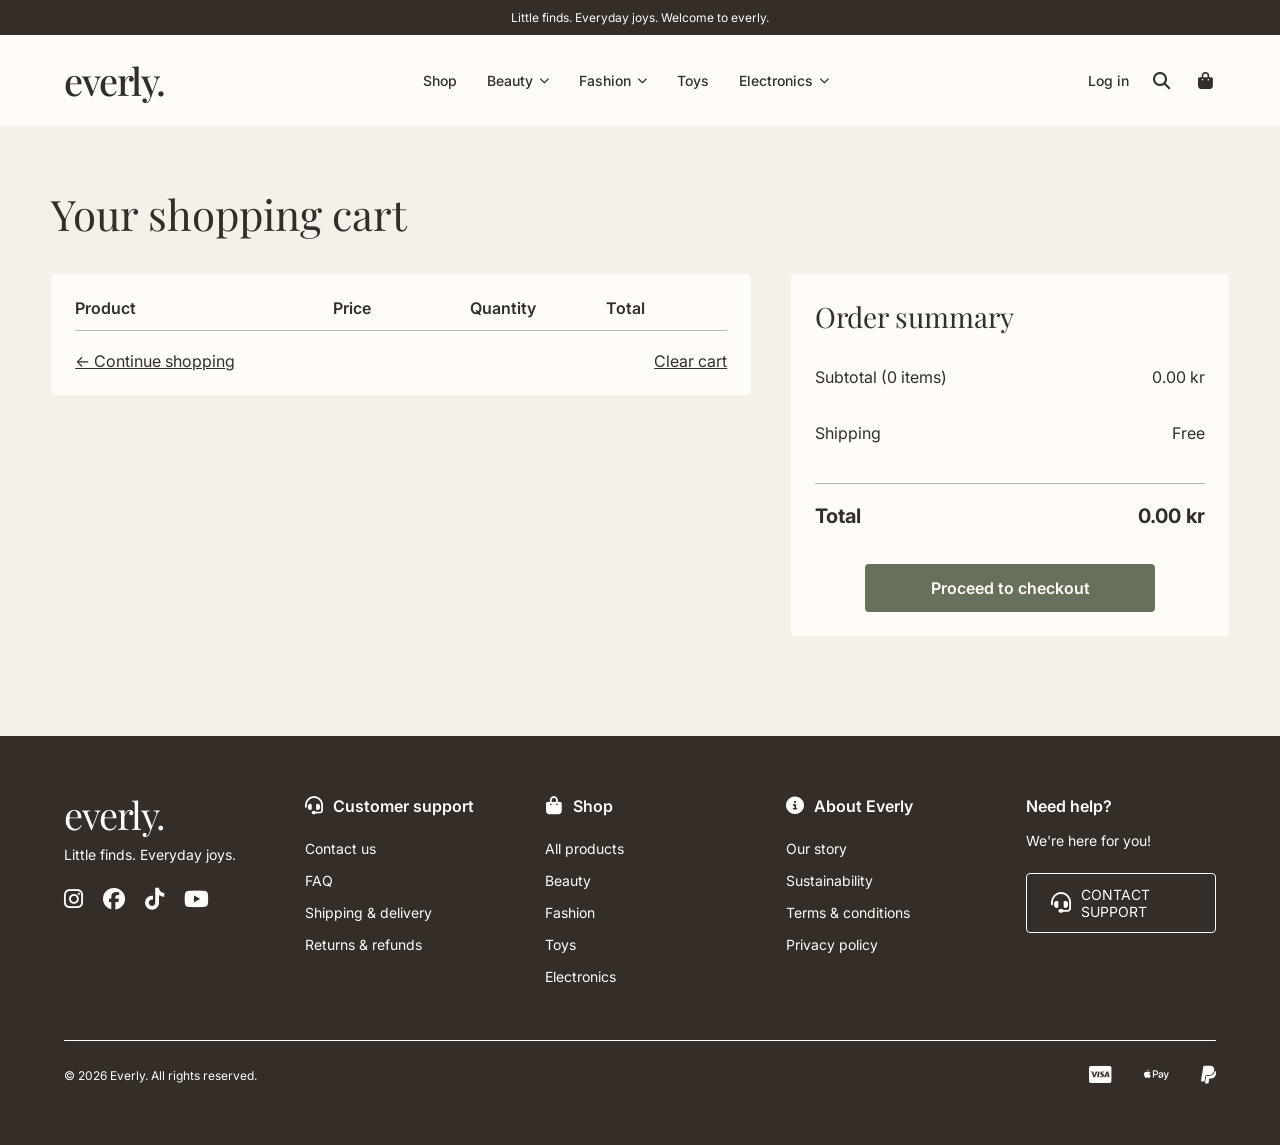
==== commit 567035b9: "Replaced SVG icons with Font Awesome" ====
--- a/cart/index.html
+++ b/cart/index.html
@@ -133,17 +133,21 @@
             class="search-button"
             type="button"
             aria-label="Search products"
+            aria-expanded="false"
+            aria-controls="search-form"
           >
-            <img src="../assets/icons/search.svg" alt="" />
+            <i class="fa-solid fa-magnifying-glass" aria-hidden="true"></i>
           </button>
-          <a
-            href="../cart/index.html"
+          <button
+            type="button"
             class="cart-link"
             aria-label="View shopping cart"
+            aria-expanded="false"
+            aria-controls="mini-cart"
           >
-            <img src="../assets/icons/shopping-bag.svg" alt="" />
+            <i class="fa-solid fa-bag-shopping" aria-hidden="true"></i>
             <span class="cart-count" hidden>0</span>
-          </a>
+          </button>
           <button
             class="menu-toggle"
             type="button"
@@ -157,6 +161,50 @@
           </button>
         </div>
       </nav>
+      <form
+        id="search-form"
+        class="search-form"
+        role="search"
+        action="../index.html#collection"
+        method="get"
+        hidden
+      >
+        <input
+          type="search"
+          name="search"
+          id="search-input"
+          placeholder="Search products..."
+          aria-label="Search products"
+          required
+        />
+        <button type="submit">Search</button>
+      </form>
+
+      <div class="mini-cart" id="mini-cart" hidden>
+        <div class="mini-cart-header">
+          <h2>Your shopping cart</h2>
+          <button
+            type="button"
+            class="mini-cart-close"
+            aria-label="Close shopping cart"
+          >
+            <i class="fa-solid fa-xmark" aria-hidden="true"></i>
+          </button>
+        </div>
+
+        <div id="mini-cart-items"></div>
+        <div class="mini-cart-footer">
+          <div class="mini-cart-subtotal">
+            <span>Subtotal</span>
+            <strong id="mini-cart-subtotal">0.00 kr</strong>
+          </div>
+          <a href="../cart/index.html" class="mini-cart-view"> View cart </a>
+
+          <a href="../checkout/index.html" class="mini-cart-checkout">
+            Checkout
+          </a>
+        </div>
+      </div>
     </header>
 
     <main class="cart-page">
@@ -216,26 +264,25 @@
           <p>Little finds. Everyday joys.</p>
           <div class="footer-socials">
             <a href="#" aria-label="Instagram">
-              <img src="../assets/icons/instagram.svg" alt="" />
+              <i class="fa-brands fa-instagram" aria-hidden="true"></i>
             </a>
             <a href="#" aria-label="Facebook">
-              <img src="../assets/icons/facebook.svg" alt="" />
+              <i class="fa-brands fa-facebook" aria-hidden="true"></i>
             </a>
             <a href="#" aria-label="TikTok">
-              <img src="../assets/icons/tiktok.svg" alt="" />
+              <i class="fa-brands fa-tiktok" aria-hidden="true"></i>
             </a>
             <a href="#" aria-label="YouTube">
-              <img src="../assets/icons/youtube.svg" alt="" />
+              <i class="fa-brands fa-youtube" aria-hidden="true"></i>
             </a>
           </div>
         </div>
         <div class="footer-column">
           <div class="footer-heading">
-            <img
-              src="../assets/icons/customerheadset.svg"
-              alt=""
-              class="footer-customerheadset-icon"
-            />
+            <i
+              class="fa-solid fa-headset footer-customerheadset-icon"
+              aria-hidden="true"
+            ></i>
             <h3>Customer support</h3>
           </div>
           <ul>
@@ -247,11 +294,10 @@
         </div>
         <div class="footer-column">
           <div class="footer-heading">
-            <img
-              src="../assets/icons/shoppingbag2.svg"
-              alt=""
-              class="footer-shoppingbag2-icon"
-            />
+            <i
+              class="fa-solid fa-bag-shopping footer-shoppingbag2-icon"
+              aria-hidden="true"
+            ></i>
             <h3>Shop</h3>
           </div>
           <ul>
@@ -264,11 +310,10 @@
         </div>
         <div class="footer-column">
           <div class="footer-heading">
-            <img
-              src="../assets/icons/info.svg"
-              alt=""
-              class="footer-info-icon"
-            />
+            <i
+              class="fa-solid fa-circle-info footer-info-icon"
+              aria-hidden="true"
+            ></i>
             <h3>About Everly</h3>
           </div>
           <ul>
@@ -284,11 +329,10 @@
             <p>We're here for you!</p>
           </div>
           <a href="#" class="footer-support-button">
-            <img
-              src="../assets/icons/customerheadset.svg"
-              alt=""
-              class="footer-customerheadset-icon"
-            />
+            <i
+              class="fa-solid fa-headset footer-customerheadset-icon"
+              aria-hidden="true"
+            ></i>
             CONTACT SUPPORT
           </a>
         </div>
@@ -296,14 +340,19 @@
       <div class="footer-bottom">
         <p>© 2026 Everly. All rights reserved.</p>
         <div class="footer-payments">
-          <img src="../assets/icons/visa.svg" alt="Visa" />
-          <img src="../assets/icons/applepay.svg" alt="ApplePay" />
-          <img src="../assets/icons/paypal.svg" alt="PayPal" />
+          <i class="fa-brands fa-cc-visa" role="img" aria-label="Visa"></i>
+          <i
+            class="fa-brands fa-apple-pay"
+            role="img"
+            aria-label="Apple Pay"
+          ></i>
+          <i class="fa-brands fa-paypal" role="img" aria-label="PayPal"></i>
         </div>
       </div>
     </footer>
 
     <script src="../js/navigation.js" defer></script>
+    <script src="../js/mini-cart.js" defer></script>
     <script src="../js/cart.js" defer></script>
   </body>
 </html>
--- a/css/styles.css
+++ b/css/styles.css
@@ -71,6 +71,10 @@
     display: flex;
     align-items: center;
     gap: 6px;
+}
+
+.dropdown-toggle:hover {
+    text-decoration: underline;
 }
 
 .dropdown-toggle i {
@@ -107,8 +111,60 @@
     border-radius: 4px;
 }
 
+.dropdown-menu a:hover {
+    text-decoration: underline;
+}
+
 .dropdown-menu[hidden] {
     display: none;
+}
+
+.search-form {
+    display: flex;
+    justify-content: center;
+    gap: 12px;
+    padding: 20px 5%;
+    background-color: #FFFCF8;
+    border-top: 1px solid #D8C7B3;
+}
+
+.search-form[hidden] {
+    display: none;
+}
+
+.search-form input {
+    width: 100%;
+    max-width: 500px;
+    min-width: 0;
+    padding: 12px 16px;
+    border: 1px solid #D8C7B3;
+    border-radius: 4px;
+    background-color: #FFFCF8;
+    font-family: "Inter", sans-serif;
+    font-size: 14px;
+    color: #352D27;
+    flex: 1;
+    box-sizing: border-box;
+}
+
+.search-form input:focus {
+    outline: 2px solid #66705A;
+    outline-offset: 2px;
+}
+
+.search-form button {
+    padding: 12px 24px;
+    background-color: #66705A;
+    color: #FFFCF8;
+    border: none;
+    border-radius: 4px;
+    font-family: "Inter", sans-serif;
+    font-size: 14px;
+    cursor: pointer;
+}
+
+.search-form button:hover {
+    background-color: #4f5946;
 }
 
 .nav-actions {
@@ -131,15 +187,23 @@
     cursor: pointer;
 }
 
-.search-button img {
-    width: 22px;
-    height: 22px
+.search-button i {
+    font-size: 17px;
+    color:#352D27;
 }
 
 .cart-link {
     width: 22px;
     height: 22px;
     position: relative;
+    background: transparent;
+    border: none;
+    cursor: pointer;
+}
+
+.cart-link i {
+    font-size: 17px;
+    color: #352D27;
 }
 
 .cart-count {
@@ -167,6 +231,166 @@
 .login-link:hover {
     text-decoration: underline;
     text-underline-offset: 5px;
+}
+
+/*=== MINI CART ===*/
+
+header {
+    position: relative;
+}
+
+.mini-cart {
+    position: absolute;
+    top: 100%;
+    right: 5%;
+    width: 360px;
+    max-width: 90%;
+    padding: 24px;
+    background-color: #FFFCF8;
+    border: 1px solid #D8C7B3;
+    border-radius: 8px;
+    box-shadow: 0 8px 24px rgba(53, 45, 39, 0.12);
+    z-index: 200;
+    box-sizing: border-box;
+    font-family: "Inter", sans-serif;
+    color: #352D27;
+}
+
+.mini-cart[hidden] {
+    display: none;
+}
+
+.mini-cart-header {
+    display: flex;
+    align-items: center;
+    justify-content: space-between;
+    gap: 12px;
+    padding-bottom: 20px;
+    border-bottom: 1px solid #D8C7B3;
+}
+
+.mini-cart-header h2 {
+    font-family: "Playfair Display", serif;
+    font-size: 24px;
+    font-weight: 400;
+}
+
+.mini-cart-close {
+    background: transparent;
+    border: none;
+    color: #352D27;
+    font-size: 20px;
+    cursor: pointer;
+    padding: 6px;
+}
+
+.mini-cart-footer {
+    display: flex;
+    flex-direction: column;
+    gap: 12px;
+    padding-top: 20px;
+    border-top: 1px solid #D8C7B3;
+}
+
+.mini-cart-subtotal {
+    display: flex;
+    justify-content: space-between;
+    align-items: center;
+    font-size: 16px;
+    margin-bottom: 8px;
+}
+
+.mini-cart-view,
+.mini-cart-checkout {
+    display: block;
+    padding: 12px 20px;
+    text-align: center;
+    text-decoration: none;
+    font-size: 14px;
+    font-weight: 500;
+    border-radius: 4px;
+}
+
+.mini-cart-view {
+    border: 1px solid #66705A;
+    color: #352D27;
+}
+
+.mini-cart-checkout {
+    background-color: #66705A;
+    color: #FFFCF8;
+}
+
+.mini-cart-view:hover {
+    background-color: #F5F0E8;
+}
+
+.mini-cart-checkout:hover {
+    background-color: #4f5946;
+}
+
+#mini-cart-items {
+    max-height: 300px;
+    overflow-y: auto;
+    padding: 20px 0;
+    font-size: 14px;
+    line-height: 1.5;
+}
+
+.mini-cart-item {
+    display: flex;
+    align-items: center;
+    gap: 16px;
+    padding: 12px 0;
+}
+
+.mini-cart-item + .mini-cart-item {
+    border-top: 1px solid #D8C7B3;
+}
+
+.mini-cart-image {
+    width: 75px;
+    height: 75px;
+    object-fit: cover;
+    border-radius: 4px;
+    flex-shrink: 0;
+}
+
+.mini-cart-details {
+    display: flex;
+    flex-direction: column;
+    gap: 4px;
+    flex: 1;
+    min-width: 0;
+}
+
+.mini-cart-details h3 {
+    font-size: 15px;
+    font-weight: 600;
+    margin: 0;
+}
+
+.mini-cart-quantity {
+    font-size: 13px;
+    color: #66705A;
+}
+
+.mini-cart-price {
+    font-size: 14px;
+    font-weight: 600;
+}
+
+.mini-cart-remove {
+    background: transparent;
+    border: none;
+    color: #352D27;
+    font-size: 16px;
+    cursor: pointer;
+    padding: 8px;
+}
+
+.mini-cart-remove:hover {
+    color: #66705A;
 }
 
 /*===HERO SECTION===*/
@@ -531,6 +755,19 @@
     cursor: pointer;
 }
 
+.products-status {
+    font-family: "Inter", sans-serif;
+    font-size: 14px;
+    font-weight: 400;
+    color: #352D27;
+    margin-bottom: 20px;
+    line-height: 1.5;
+}
+
+.products-status:empty {
+    display: none;
+}
+
 /*=== PRODUCT DETAILS ===*/
 .product-details {
     max-width: 1100px;
@@ -1202,18 +1439,6 @@
     background: #f5f0e8;
 }
 
-.payment-logos {
-    display: flex;
-    align-items: center;
-    gap: 12px;
-    margin-left: auto;
-}
-
-.payment-logos img {
-    width: 40px;
-    height: 24px;
-    object-fit: contain;
-}
 
 .place-order-button {
     display: block;
@@ -1279,7 +1504,7 @@
 .success-page {
     font-family: "Inter", sans-serif;
     color: #352D27;
-    max-width: 1440;
+    max-width: 1440px;
     min-height: 750px;
     margin: 0 auto;
     padding: 48px 24px 80px;
@@ -1369,6 +1594,8 @@
     color: #FFFCF8;
     text-decoration: none;
     letter-spacing: -1.5px;
+    line-height: 1;
+    display: block;
 }
 
 .footer-brand p {
@@ -1378,6 +1605,7 @@
     color: #FFFCF8;
     margin-top: 12px;
 }
+
 
 .footer-socials {
     display: flex;
@@ -1386,10 +1614,9 @@
     margin-top: 24px;
 }
 
-.footer-socials img {
-    width: 22px;
-    height: 22px;
-    object-fit: contain;
+.footer-socials a {
+    color: #FFFCF8;
+    font-size: 22px;
 }
 
 .footer-content {
@@ -1465,10 +1692,9 @@
     text-underline-offset: 5px;
 }
 
-.footer-support-button img {
-    width: 20px;
-    height: 20px;
-    object-fit: contain;
+.footer-support-button i {
+    font-size: 20px;
+    color: inherit;
 }
 
 .footer-heading {
@@ -1482,11 +1708,11 @@
     margin-bottom: 0;
 }
 
-.footer-heading img {
+.footer-heading i {
+    font-size: 18px;
+    color: #FFFCF8;
     width: 18px;
-    height: 18px;
-    object-fit: contain;
-    margin-bottom: 0;
+    text-align: center;
 }
 
 .footer-bottom {
@@ -1511,10 +1737,9 @@
     gap: 32px;
 }
 
-.footer-payments img {
-    height: 32px;
-    width: auto;
-    object-fit: contain;
+.footer-payments i {
+    font-size: 20px;
+    color: #FFFCF8;
 }
 
 .menu-toggle {
@@ -1775,6 +2000,28 @@
         padding: 12px 22px;
     }
 
+    .search-form {
+        padding: 16px 5%;
+        gap: 8px;
+    }
+
+    .search-form input {
+        font-size: 16px;
+        padding: 12px;
+    }
+
+    .search-form button {
+        padding: 12px 16px;
+    }
+
+    .mini-cart {
+        padding: 20px;
+    }
+
+    .mini-cart-header h2 {
+        font-size: 22px;
+    }
+
     .carousel-image {
         height: auto;
         aspect-ratio: 1 / 1;
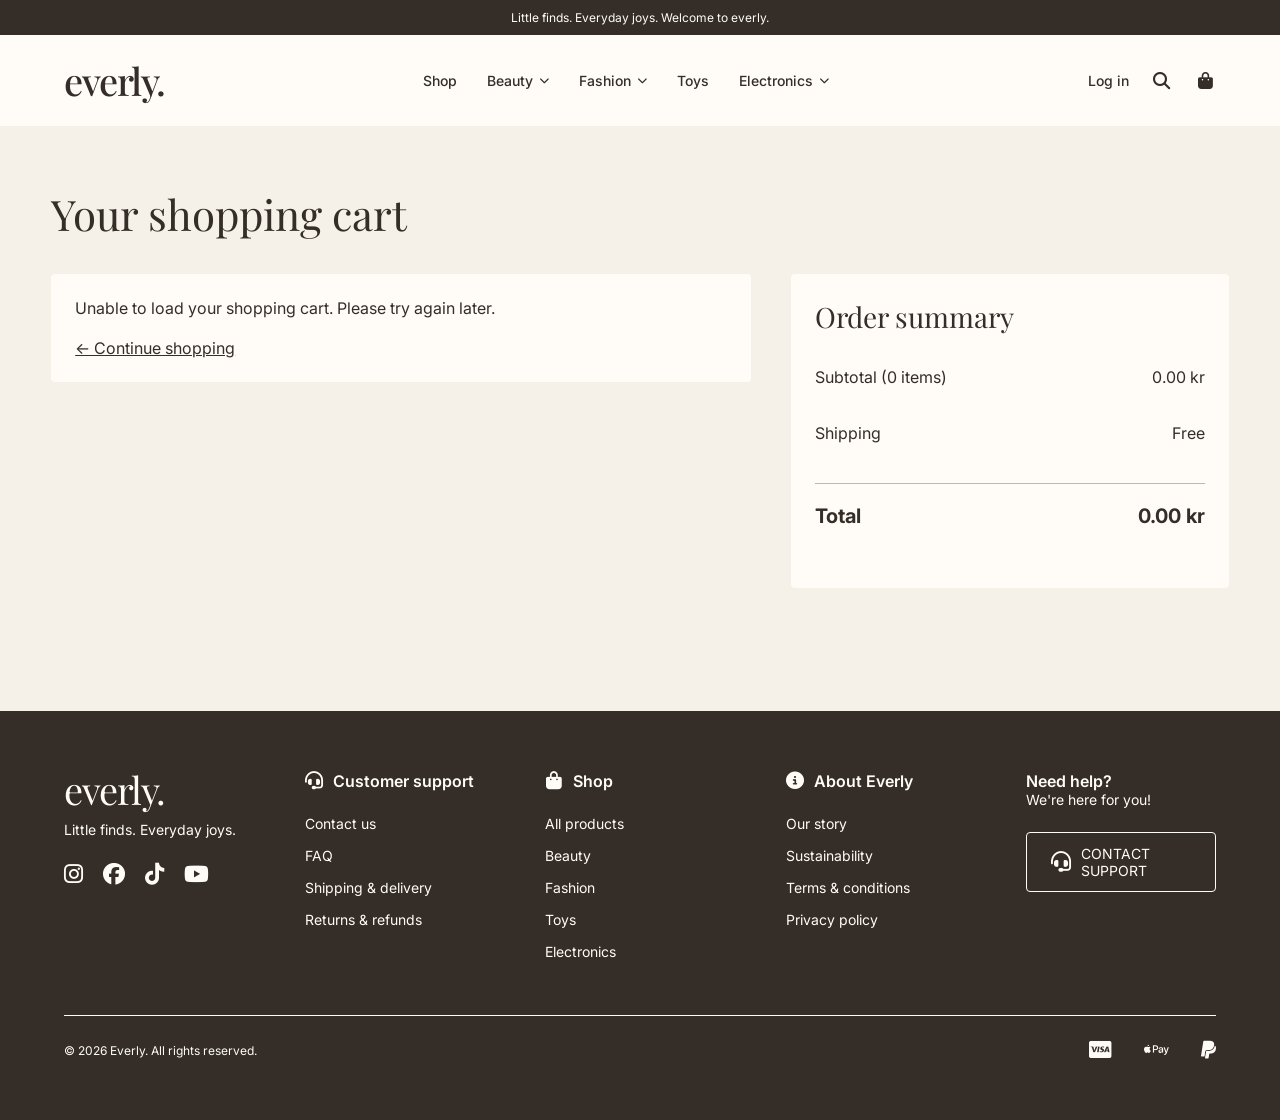
==== commit f7fba7d0: "Improve accessibility and fix HTML validation issues - Fixed carousel pagination accessibility - Upd" ====
--- a/cart/index.html
+++ b/cart/index.html
@@ -8,6 +8,7 @@
       content="Your shopping cart, containing your favourite products from Everly."
     />
     <title>Shopping cart | Everly</title>
+    <link rel="icon" type="image/png" href="../assets/icons/favicon.png" />
 
     <link rel="preconnect" href="https://fonts.googleapis.com" />
     <link rel="preconnect" href="https://fonts.gstatic.com" crossorigin />
@@ -219,9 +220,11 @@
             <span>Total</span>
           </div>
 
-          <div id="cart-items"></div>
-
-          <p id="empty-cart-message" hidden>Your shopping cart is empty</p>
+          <div id="cart-items" role="status" aria-live="polite"></div>
+
+          <p id="empty-cart-message" role="status" hidden>
+            Your shopping cart is empty
+          </p>
 
           <div class="cart-actions">
             <a href="../index.html" class="continue-shopping">
@@ -283,13 +286,17 @@
               class="fa-solid fa-headset footer-customerheadset-icon"
               aria-hidden="true"
             ></i>
-            <h3>Customer support</h3>
+            <h2>Customer support</h2>
           </div>
           <ul>
-            <li><a href="#">Contact us</a></li>
-            <li><a href="#">FAQ</a></li>
-            <li><a href="#">Shipping &amp; delivery</a></li>
-            <li><a href="#">Returns &amp; refunds</a></li>
+            <li><a href="#" class="coming-soon-link">Contact us</a></li>
+            <li><a href="#" class="coming-soon-link">FAQ</a></li>
+            <li>
+              <a href="#" class="coming-soon-link">Shipping &amp; delivery</a>
+            </li>
+            <li>
+              <a href="#" class="coming-soon-link">Returns &amp; refunds</a>
+            </li>
           </ul>
         </div>
         <div class="footer-column">
@@ -298,14 +305,24 @@
               class="fa-solid fa-bag-shopping footer-shoppingbag2-icon"
               aria-hidden="true"
             ></i>
-            <h3>Shop</h3>
+            <h2>Shop</h2>
           </div>
           <ul>
-            <li><a href="#">All products</a></li>
-            <li><a href="#">Beauty</a></li>
-            <li><a href="#">Fashion</a></li>
-            <li><a href="#">Toys</a></li>
-            <li><a href="#">Electronics</a></li>
+            <li>
+              <a href="../index.html?category=all#collection">All products</a>
+            </li>
+            <li>
+              <a href="../index.html?category=beauty#collection">Beauty</a>
+            </li>
+            <li>
+              <a href="../index.html?category=fashion#collection">Fashion</a>
+            </li>
+            <li><a href="../index.html?category=toys#collection">Toys</a></li>
+            <li>
+              <a href="../index.html?category=electronics#collection"
+                >Electronics</a
+              >
+            </li>
           </ul>
         </div>
         <div class="footer-column">
@@ -314,21 +331,23 @@
               class="fa-solid fa-circle-info footer-info-icon"
               aria-hidden="true"
             ></i>
-            <h3>About Everly</h3>
+            <h2>About Everly</h2>
           </div>
           <ul>
-            <li><a href="#">Our story</a></li>
-            <li><a href="#">Sustainability</a></li>
-            <li><a href="#">Terms &amp; conditions</a></li>
-            <li><a href="#">Privacy policy</a></li>
+            <li><a href="#" class="coming-soon-link">Our story</a></li>
+            <li><a href="#" class="coming-soon-link">Sustainability</a></li>
+            <li>
+              <a href="#" class="coming-soon-link">Terms &amp; conditions</a>
+            </li>
+            <li><a href="#" class="coming-soon-link">Privacy policy</a></li>
           </ul>
         </div>
         <div class="footer-help">
           <div class="footer-help-text">
-            <h3>Need help?</h3>
+            <h2>Need help?</h2>
             <p>We're here for you!</p>
           </div>
-          <a href="#" class="footer-support-button">
+          <a href="#" class="footer-support-button coming-soon-link">
             <i
               class="fa-solid fa-headset footer-customerheadset-icon"
               aria-hidden="true"
@@ -351,6 +370,15 @@
       </div>
     </footer>
 
+    <dialog id="coming-soon-dialog">
+      <h2>Coming soon!</h2>
+      <p>
+        We're working on something lovely. This feature isn't available just
+        yet.
+      </p>
+      <button type="button" id="close-coming-soon">Got it</button>
+    </dialog>
+
     <script src="../js/navigation.js" defer></script>
     <script src="../js/mini-cart.js" defer></script>
     <script src="../js/cart.js" defer></script>
--- a/css/styles.css
+++ b/css/styles.css
@@ -937,6 +937,8 @@
 }
 
 #product-rating-value.no-rating {
+    font-family: "Inter", sans-serif;
+    font-size: 14px;
     color: #352D27;
 }
 
@@ -994,6 +996,12 @@
     background-color: #FFFCF8;
     font-family: "Inter", sans-serif;
     font-size: 16px;
+}
+#login-error {
+    font-family: "Inter", sans-serif;
+    font-size: 14px;
+    color: #352D27;
+    margin: 12px 0 20px;
 }
 
 .login-button {
@@ -1044,6 +1052,14 @@
 
 .register-button:hover {
     background-color: #E9DFD2;
+}
+
+#register-error,
+#register-success {
+    font-family: "Inter", sans-serif;
+    font-size: 14px;
+    color: #352D27;
+    margin: 12px 0 20px;
 }
 
 /*---NEWSLETTER---*/
@@ -1626,8 +1642,8 @@
     align-items: start;
 }
 
-.footer-column h3,
-.footer-help h3 {
+.footer-column h2,
+.footer-help h2 {
     font-family: "Inter", sans-serif;
     font-size: 16px;
     font-weight: 600;
@@ -1713,6 +1729,52 @@
     color: #FFFCF8;
     width: 18px;
     text-align: center;
+}
+
+#coming-soon-dialog {
+    padding: 32px;
+    border: none;
+    border-radius: 12px;
+    background-color: #FFFCF8;
+    color: #352D27;
+    text-align: center;
+    max-width: 400px;
+    width: 90%;
+    margin: auto;
+}
+
+#coming-soon-dialog h2 {
+    font-family: "Playfair Display", serif;
+    font-size: 28px;
+    margin-bottom: 16px;
+}
+
+#coming-soon-dialog p {
+    font-family: "Inter", sans-serif;
+    font-size: 16px;
+    line-height: 1.6;
+    margin-bottom: 24px;
+}
+
+#close-coming-soon {
+    font-family: "Inter", sans-serif;
+    font-size: 14px;
+    font-weight: 500;
+    color: #FFFCF8;
+    background-color: #66705A;
+    border: none;
+    border-radius: 6px;
+    padding: 12px 28px;
+    cursor: pointer;
+    transition: background-color 0.2s ease;
+}
+
+#close-coming-soon:hover {
+    background-color: #4f5946;
+}
+
+#coming-soon-dialog::backdrop {
+    background-color: rgba(0, 0, 0, 0.5);
 }
 
 .footer-bottom {
@@ -2193,3 +2255,8 @@
     }
 
 }
+
+
+[hidden] {
+    display: none !important;
+}
